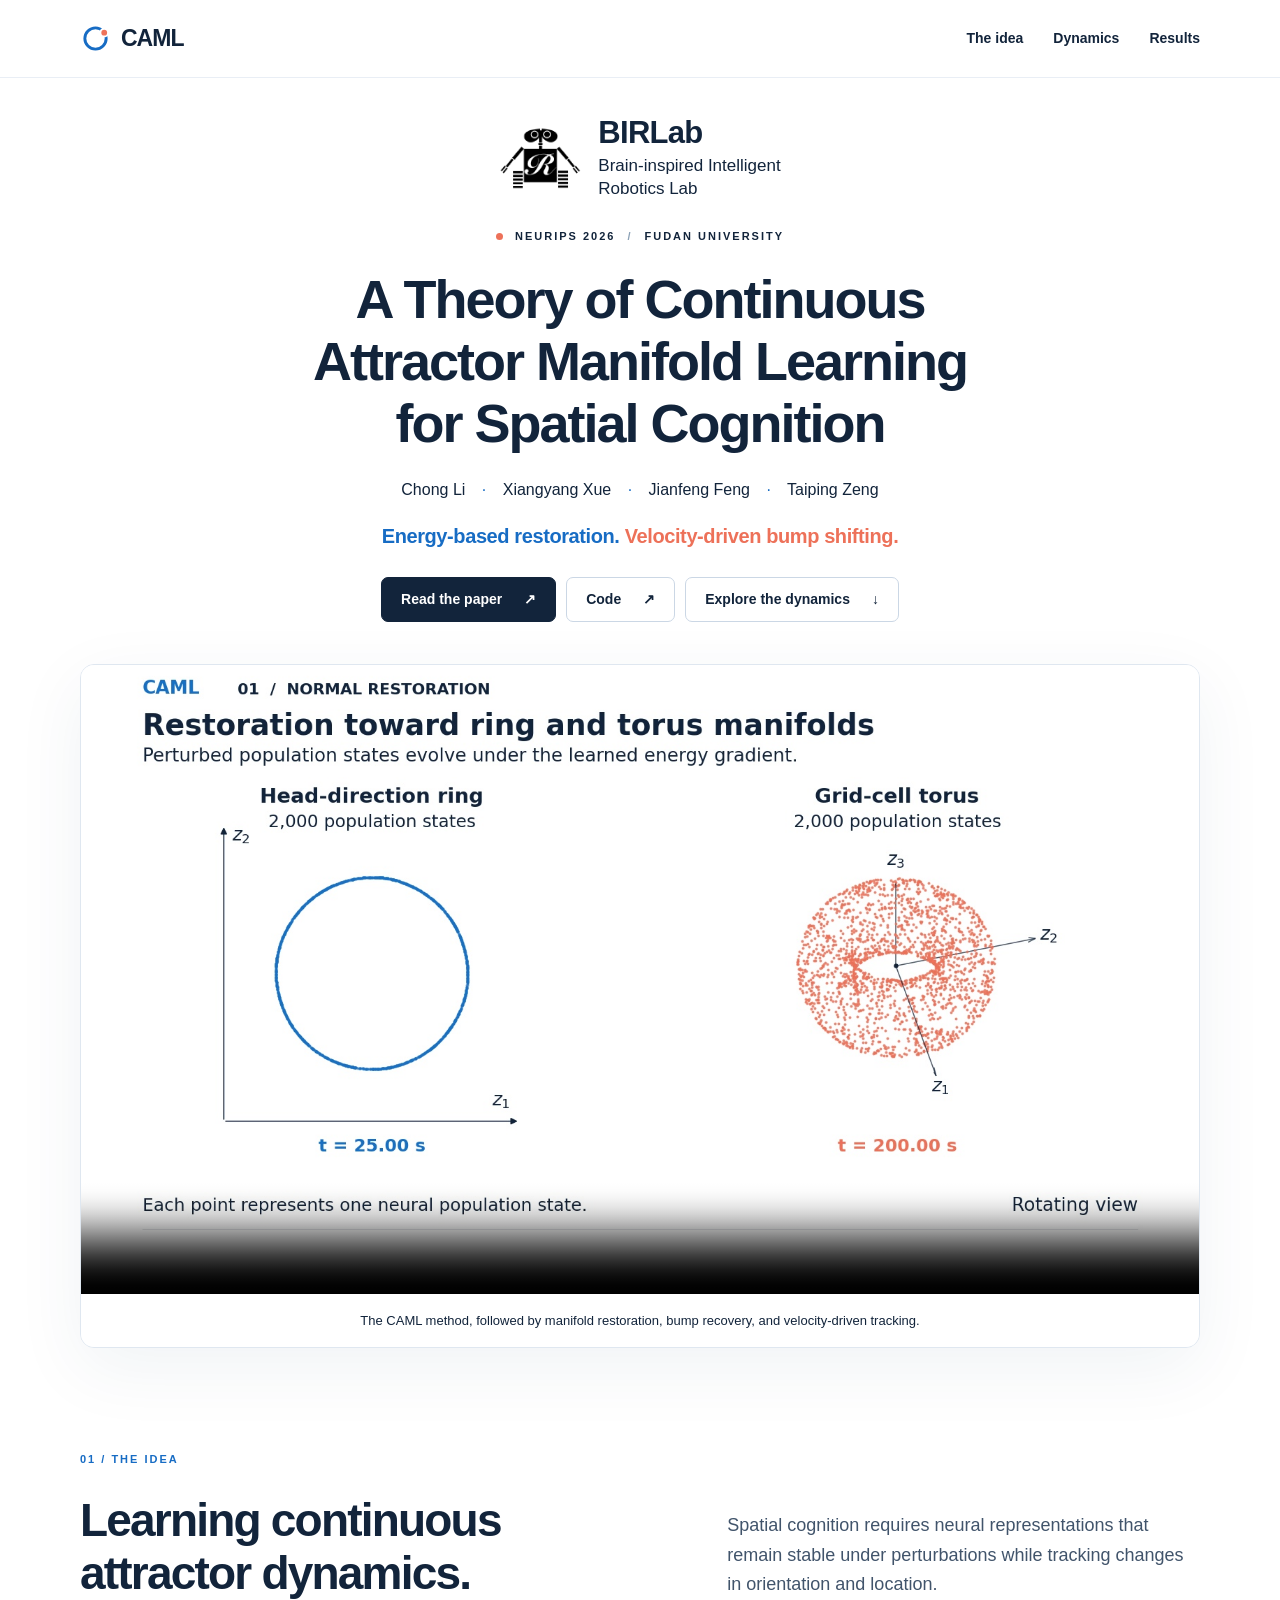
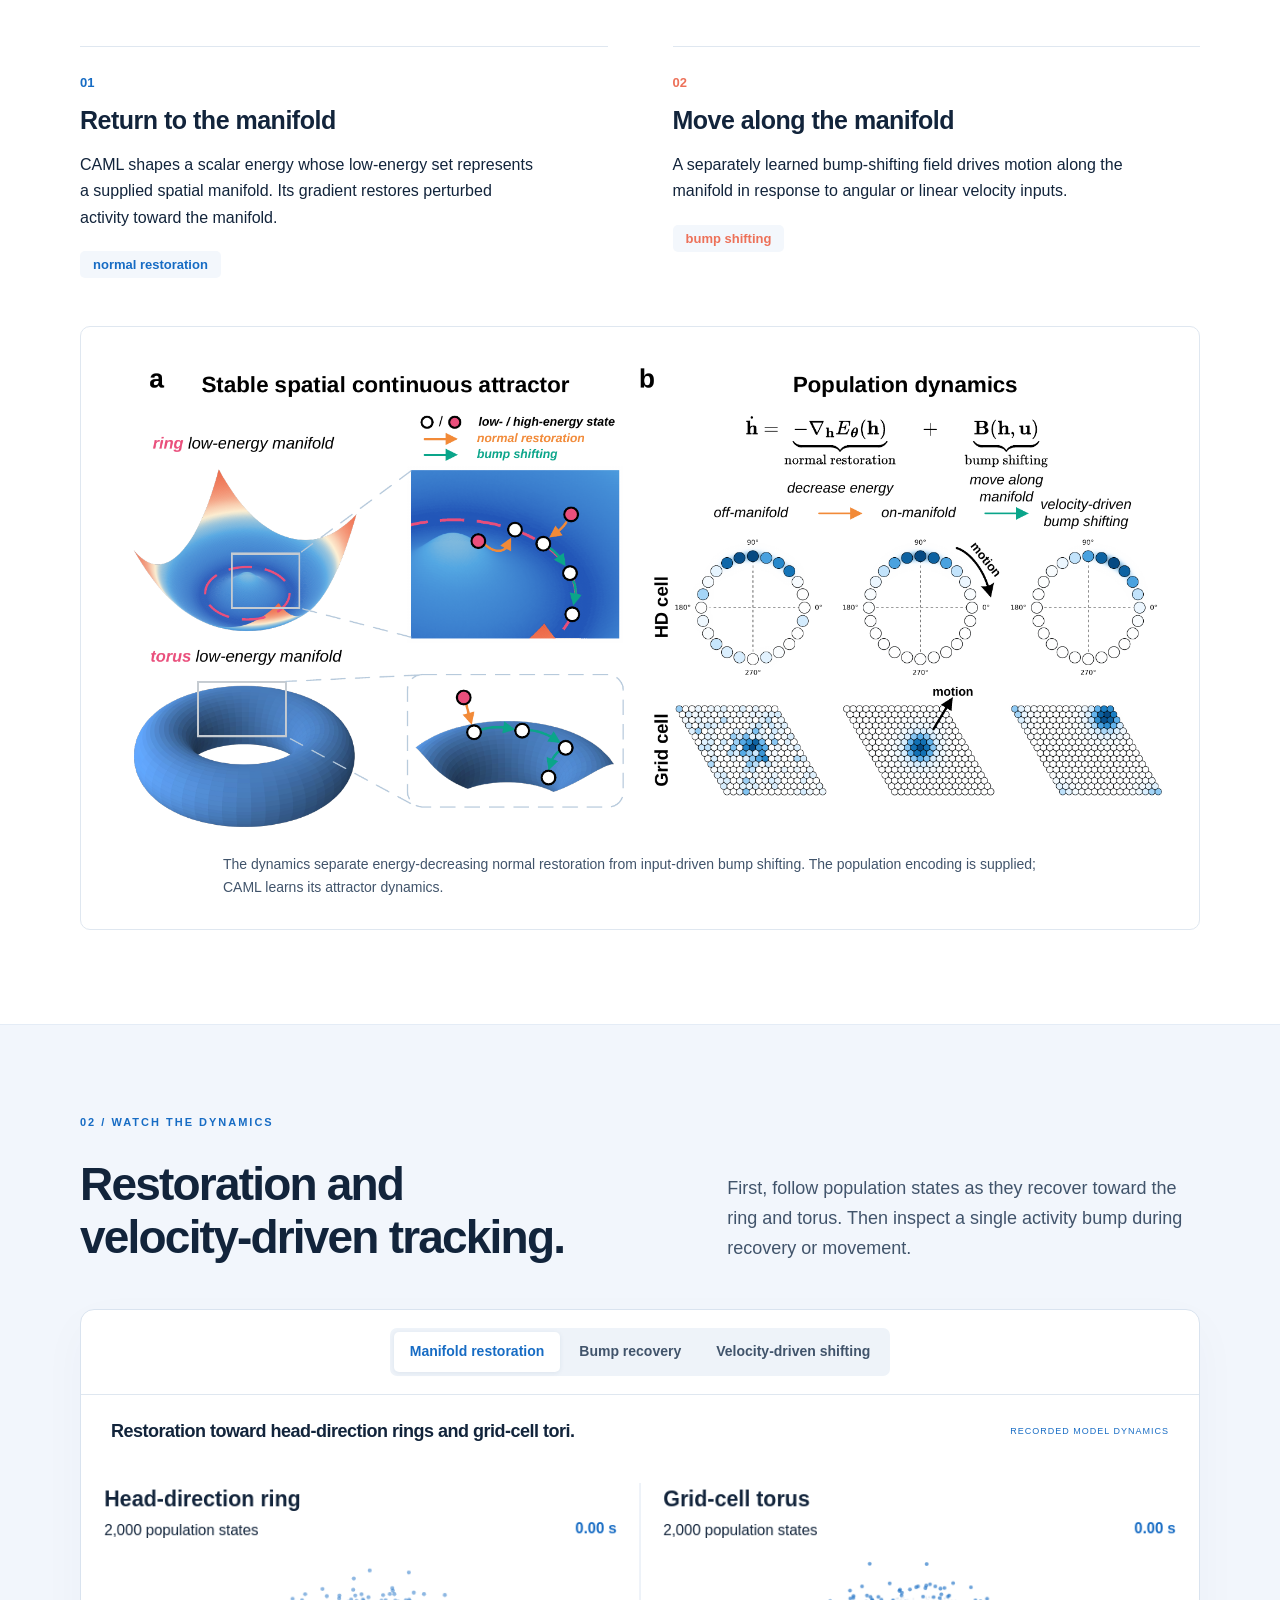
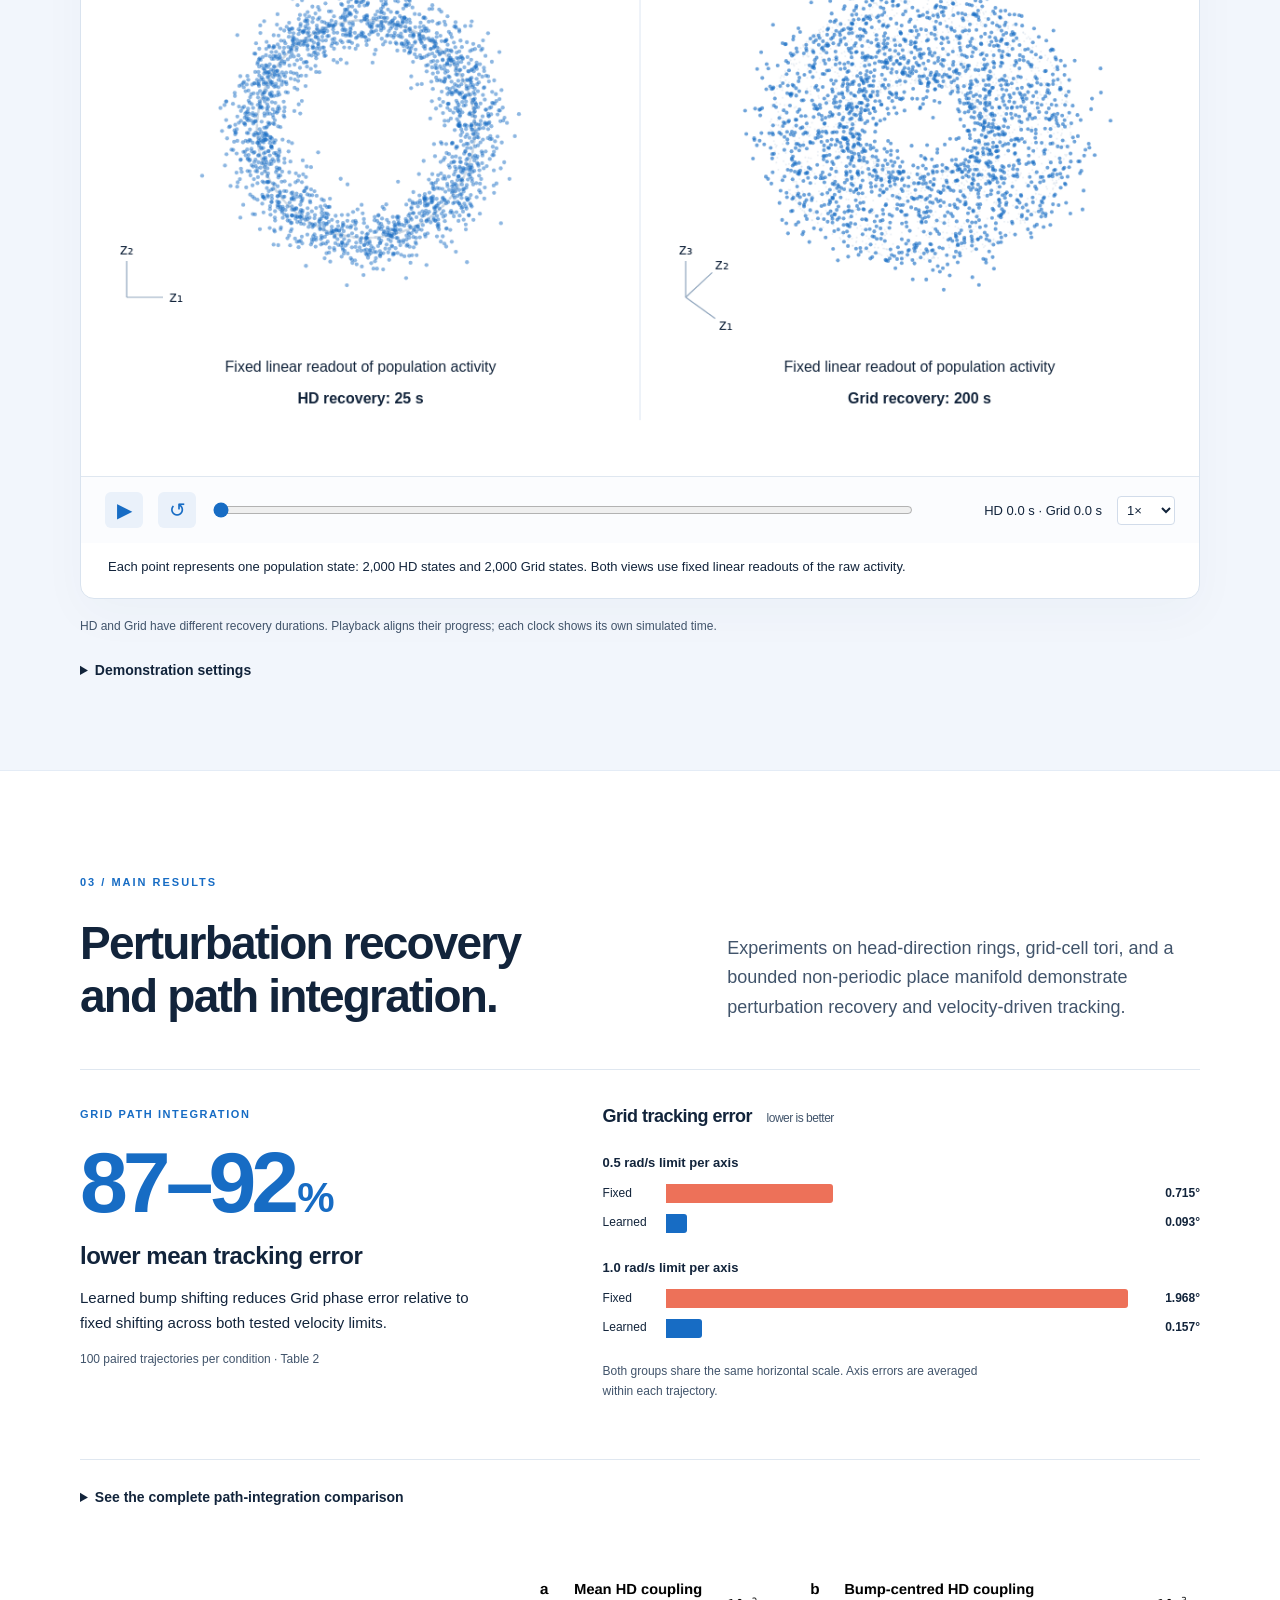
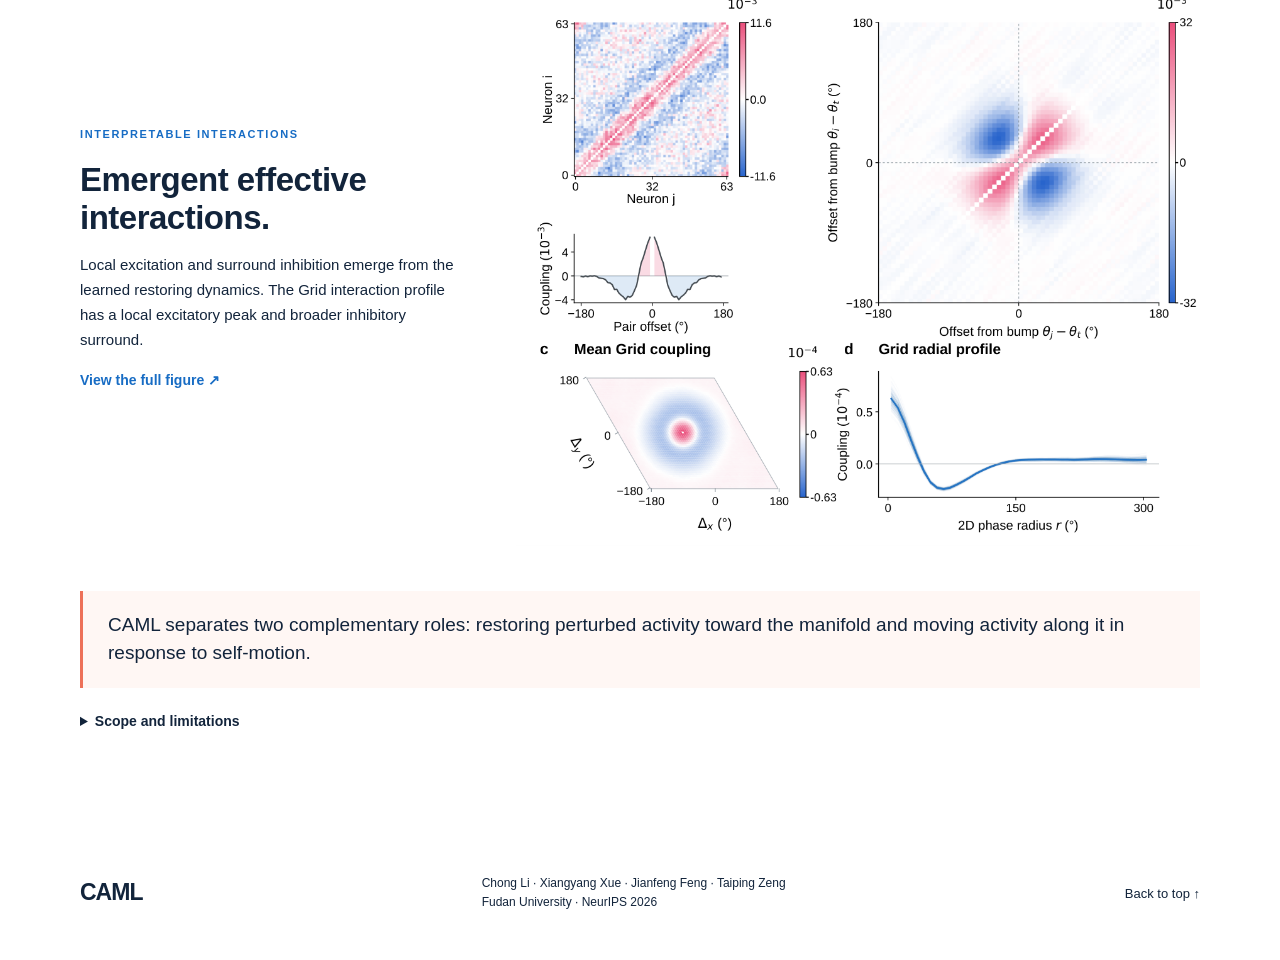
==== docs/index.html @ 8efa188a "update project page" ====
<!doctype html>
<html lang="en">
<head>
<meta charset="utf-8"><meta name="viewport" content="width=device-width,initial-scale=1">
<title>CAML · Continuous Attractor Manifold Learning</title>
<meta name="description" content="CAML learns neural dynamics that recover from noise and track movement. Explore recorded head-direction and grid-cell model dynamics from our NeurIPS 2026 paper.">
<meta property="og:title" content="CAML — A Theory of Continuous Attractor Manifold Learning for Spatial Cognition">
<meta property="og:description" content="Energy-based restoration and velocity-driven bump shifting on spatial continuous attractor manifolds.">
<meta property="og:image" content="assets/video/overview.jpg?v=12">
<link rel="icon" href="assets/icon.svg" type="image/svg+xml"><link rel="stylesheet" href="styles.css?v=6">
<script src="app.js?v=3" defer></script>
</head>
<body>
<a class="skip" href="#main">Skip to content</a>
<header class="nav"><a class="brand" href="#"><svg viewBox="0 0 32 32" aria-hidden="true"><circle cx="16" cy="16" r="11" fill="none" stroke="currentColor" stroke-width="3"/><circle cx="25" cy="10" r="4" fill="#ef735a" stroke="white" stroke-width="2"/></svg>CAML</a><nav aria-label="Main navigation"><a href="#idea">The idea</a><a href="#explore">Dynamics</a><a href="#results">Results</a></nav></header>
<main id="main">
<section class="hero wrap">
<a class="lab-banner" href="https://github.com/birlabs" target="_blank" rel="noopener" aria-label="Brain-inspired Intelligent Robotics Lab on GitHub"><img src="assets/birlabs-logo.png?v=2" width="72" height="72" alt=""><span><strong>BIRLab</strong><span class="lab-full-name">Brain-inspired Intelligent<br>Robotics Lab</span></span></a>
<div class="eyebrow"><span class="dot"></span> NEURIPS 2026 <span class="sep">/</span> FUDAN UNIVERSITY</div>
<h1>A Theory of Continuous<br class="desktop"> Attractor Manifold Learning<br class="desktop"> for Spatial Cognition</h1>
<p class="authors">Chong Li <span>·</span> Xiangyang Xue <span>·</span> Jianfeng Feng <span>·</span> Taiping Zeng</p>
<p class="hero-line"><span class="blue">Energy-based restoration.</span> <span class="coral">Velocity-driven bump shifting.</span></p>
<div class="actions"><a class="button primary" href="assets/CAML_camera_ready.pdf" target="_blank" rel="noopener">Read the paper <span>↗</span></a><a class="button" href="https://github.com/birlabs/CAML" target="_blank" rel="noopener">Code <span>↗</span></a><a class="button" href="#explore">Explore the dynamics <span>↓</span></a></div>
<div class="film"><video id="overview" controls muted loop playsinline preload="metadata" poster="assets/video/overview.jpg?v=12" aria-label="CAML visual overview: method, restoration, and movement"><source src="assets/video/caml-overview.mp4?v=12" type="video/mp4"><track kind="captions" srclang="en" label="English" src="assets/video/overview.vtt?v=12">Your browser does not support embedded video. <a href="assets/video/caml-overview.mp4?v=12">Download the overview.</a></video><div class="film-caption"><span>The CAML method, followed by manifold restoration, bump recovery, and velocity-driven tracking.</span></div></div>
</section>
<section class="wrap idea" id="idea"><div class="section-label">01 / THE IDEA</div><div class="section-intro"><h2>Learning continuous<br>attractor dynamics.</h2><p>Spatial cognition requires neural representations that remain stable under perturbations while tracking changes in orientation and location.</p></div>
<div class="two-roles"><article><div class="role-num blue">01</div><h3>Return to the manifold</h3><p>CAML shapes a scalar energy whose low-energy set represents a supplied spatial manifold. Its gradient restores perturbed activity toward the manifold.</p><span class="role-tag blue">normal restoration</span></article><article><div class="role-num coral">02</div><h3>Move along the manifold</h3><p>A separately learned bump-shifting field drives motion along the manifold in response to angular or linear velocity inputs.</p><span class="role-tag coral">bump shifting</span></article></div>
<figure class="method"><img src="assets/figures/method.png" alt="CAML learns stable ring and torus activity patterns. Normal restoration decreases energy, while velocity-driven bump shifting moves activity along the manifold." loading="lazy"><figcaption>The dynamics separate energy-decreasing normal restoration from input-driven bump shifting. The population encoding is supplied; CAML learns its attractor dynamics.</figcaption></figure>
</section>
<section class="explore-section" id="explore"><div class="wrap"><div class="section-label">02 / WATCH THE DYNAMICS</div><div class="section-intro"><h2>Restoration and<br>velocity-driven tracking.</h2><p>First, follow population states as they recover toward the ring and torus. Then inspect a single activity bump during recovery or movement.</p></div>
<div class="explorer"><div class="explorer-top"><div class="segmented modes" aria-label="Experiment"><button data-mode="manifold" aria-pressed="true">Manifold restoration</button><button data-mode="recovery" aria-pressed="false">Bump recovery</button><button data-mode="movement" aria-pressed="false">Velocity-driven shifting</button></div><div class="segmented" id="population-selector" aria-label="Population" hidden><button data-kind="hd" aria-pressed="true">Head direction</button><button data-kind="grid" aria-pressed="false">Grid cells</button></div></div>
<div class="scene-meta"><h3 id="scene-title">Restoration toward head-direction rings and grid-cell tori.</h3><span class="live-tag">RECORDED MODEL DYNAMICS</span></div>
<div class="canvas-shell"><canvas id="dynamics" width="1200" height="680" role="img" aria-label="Recorded CAML dynamics. Choose manifold restoration, bump recovery, or velocity-driven shifting, then play or scrub through time."></canvas><div id="loading" role="status">Loading trajectory…</div></div>
<div class="player-controls"><button class="icon-button" id="play" aria-label="Play trajectory" disabled>▶</button><button class="icon-button" id="replay" aria-label="Replay trajectory" disabled>↺</button><label class="sr-only" for="scrub">Trajectory position</label><input type="range" id="scrub" min="0" max="1000" value="0" disabled><output id="clock" for="scrub">HD 0 s · Grid 0 s</output><label class="sr-only" for="speed">Playback speed</label><select id="speed" aria-label="Playback speed"><option value=".5">0.5×</option><option value="1" selected>1×</option><option value="2">2×</option></select></div>
<div class="scene-description"><p id="scene-text">Each point is one population state. Both views use fixed linear readouts of the raw activity.</p></div>
</div><p class="protocol-note" id="protocol-note">Playback is accelerated. Each clock shows the simulated time for its population.</p>
<details class="protocol"><summary>Demonstration settings</summary><p id="recovery-settings">Recovery follows the Figure 3 protocol: Gaussian noise with SD 0.3 (HD) or 0.5 (Grid), followed by 25 s or 200 s of restoration. The displayed coordinates are fixed linear readouts of population activity.</p><p>Dynamics use RK4 with dt = 0.05 s. Movement examples use learned bump shifting. HD angular velocity changes direction; Grid linear velocity is mapped to phase velocity with a scale of 2 rad/m. The examples illustrate model dynamics; the results below summarize the separate 100-trajectory benchmark.</p></details>
</div></section>
<section class="wrap results" id="results"><div class="section-label">03 / MAIN RESULTS</div><div class="section-intro"><h2>Perturbation recovery<br>and path integration.</h2><p>Experiments on head-direction rings, grid-cell tori, and a bounded non-periodic place manifold demonstrate perturbation recovery and velocity-driven tracking.</p></div>
<div class="result-feature"><div><div class="result-kicker">GRID PATH INTEGRATION</div><div class="big-stat">87–92<span>%</span></div><h3>lower mean tracking error</h3><p>Learned bump shifting reduces Grid phase error relative to fixed shifting across both tested velocity limits.</p><p class="small">100 paired trajectories per condition · Table 2</p></div><div class="comparison"><h3>Grid tracking error <span>lower is better</span></h3><div class="bar-group"><div class="bar-label">0.5 rad/s limit per axis</div><div class="bar-row"><span>Fixed</span><div class="bar-track"><div class="bar fixed" style="--w:36.3%"></div></div><b>0.715°</b></div><div class="bar-row"><span>Learned</span><div class="bar-track"><div class="bar learned" style="--w:4.73%"></div></div><b>0.093°</b></div></div><div class="bar-group"><div class="bar-label">1.0 rad/s limit per axis</div><div class="bar-row"><span>Fixed</span><div class="bar-track"><div class="bar fixed" style="--w:100%"></div></div><b>1.968°</b></div><div class="bar-row"><span>Learned</span><div class="bar-track"><div class="bar learned" style="--w:7.98%"></div></div><b>0.157°</b></div></div><p class="small">Both groups share the same horizontal scale. Axis errors are averaged within each trajectory.</p></div></div>
<details class="table-detail"><summary>See the complete path-integration comparison</summary><div class="table-scroll"><table><caption>Table 2. Tracking error, mean ± SD across 100 paired trajectories.</caption><thead><tr><th>Population</th><th>Velocity setting</th><th>Learned shifting</th><th>Fixed shifting</th></tr></thead><tbody><tr><td>HD</td><td>0.5 rad/s limit</td><td>0.752 ± 0.375°</td><td><strong>0.654 ± 0.342°</strong></td></tr><tr><td>HD</td><td>1.0 rad/s limit</td><td><strong>1.425 ± 0.653°</strong></td><td>1.557 ± 0.825°</td></tr><tr><td>Grid</td><td>0.5 rad/s per-axis limit</td><td><strong>0.093 ± 0.037°</strong></td><td>0.715 ± 0.287°</td></tr><tr><td>Grid</td><td>1.0 rad/s per-axis limit</td><td><strong>0.157 ± 0.050°</strong></td><td>1.968 ± 0.731°</td></tr><tr><td>Place</td><td>Random walk</td><td><strong>0.0039 ± 0.0023 m</strong></td><td>0.0671 ± 0.0700 m</td></tr></tbody></table></div><p class="small">The Place main model combines quadratic and Fourier energies. Learned shifting does not win every condition: fixed shifting has lower mean HD error at the 0.5 rad/s limit.</p></details>
<div class="interaction-result"><div><div class="result-kicker">INTERPRETABLE INTERACTIONS</div><h3>Emergent effective<br>interactions.</h3><p>Local excitation and surround inhibition emerge from the learned restoring dynamics. The Grid interaction profile has a local excitatory peak and broader inhibitory surround.</p><a class="text-link" href="assets/figures/interactions.png" target="_blank">View the full figure ↗</a></div><img src="assets/figures/interactions.png" loading="lazy" alt="Figure 5: learned HD and Grid interaction matrices and profiles show spatial organization."></div>
<p class="takeaway">CAML separates two complementary roles: restoring perturbed activity toward the manifold and moving activity along it in response to self-motion.</p>
<details class="protocol"><summary>Scope and limitations</summary><p>CAML assumes supplied population encodings and restoration targets. Its recovery advantage depends on noise structure and amplitude; direct decoding performs better under weak Grid Gaussian noise. The energy-descent result applies to autonomous restoration, not arbitrary velocity-driven dynamics.</p></details>
</section>
</main><footer class="wrap"><a class="brand" href="#">CAML</a><p>Chong Li · Xiangyang Xue · Jianfeng Feng · Taiping Zeng<br>Fudan University · NeurIPS 2026</p><a href="#main">Back to top ↑</a></footer>
</body></html>
---- docs/styles.css ----
:root{--ink:#12243b;--blue:#176cc4;--coral:#ed7159;--paper:#fff;--soft:#f3f7fc;--rule:#dfe7f0;--muted:#41546b;--font:Inter,'Helvetica Neue',Arial,sans-serif}*{box-sizing:border-box}html{scroll-behavior:smooth;scroll-padding-top:90px}body{margin:0;font-family:var(--font);color:var(--ink);background:var(--paper);line-height:1.65}a{color:inherit;text-decoration:none}button,input,select{font:inherit}button,a,input,select{touch-action:manipulation}button{cursor:pointer}a:focus-visible,button:focus-visible,input:focus-visible,select:focus-visible,summary:focus-visible{outline:3px solid var(--coral);outline-offset:4px}button:disabled{cursor:wait;opacity:.55}.wrap{max-width:1180px;margin:auto;padding:0 30px}.nav{height:78px;display:flex;align-items:center;justify-content:space-between;padding:0 max(30px,calc((100vw - 1120px)/2));background:#ffffffed;backdrop-filter:blur(15px);position:sticky;top:0;z-index:20;border-bottom:1px solid #e9eef5}.brand{display:flex;align-items:center;gap:10px;font-size:23px;font-weight:800;letter-spacing:-1px}.brand svg{width:31px;height:31px;color:var(--blue)}.nav nav{display:flex;gap:30px;font-size:14px;font-weight:600}.nav a:hover{color:var(--blue)}.hero{text-align:center;padding-top:62px}.eyebrow,.section-label{font-size:11px;font-weight:750;letter-spacing:2px}.eyebrow{display:flex;align-items:center;justify-content:center;gap:12px}.dot{width:7px;height:7px;border-radius:100%;background:var(--coral)}.sep{color:#8ba1b6}.hero h1{font-size:clamp(32px,4.3vw,54px);line-height:1.15;letter-spacing:-2px;font-weight:720;margin:23px auto 23px;max-width:1050px}.authors{font-size:16px;margin-bottom:14px}.authors span{margin:0 12px;color:var(--blue)}.hero-line{font-size:22px;letter-spacing:-.4px;font-weight:550;margin:16px 0 24px}.blue{color:var(--blue)}.coral{color:var(--coral)}.actions{display:flex;justify-content:center;gap:10px;flex-wrap:wrap}.button{display:flex;align-items:center;gap:22px;border:1px solid #cbd7e5;border-radius:7px;padding:10px 19px;font-size:14px;font-weight:650;transition:transform .18s,background .18s}.button:hover{background:var(--soft);transform:translateY(-2px)}.button.primary{background:var(--ink);color:white;border-color:var(--ink)}.button.primary:hover{background:var(--blue)}.film{margin-top:42px;border:1px solid var(--rule);border-radius:14px;overflow:hidden;box-shadow:0 20px 70px #173a6410;background:var(--soft)}.film video{display:block;width:100%;aspect-ratio:16/9;background:#f5f8fc}.film-caption{padding:16px 24px;display:flex;justify-content:space-between;gap:20px;font-size:13px;text-align:left;background:white}.film-caption a{white-space:nowrap;color:var(--blue);font-weight:650}.idea,.results{padding-top:102px;padding-bottom:94px}.section-label{color:var(--blue);margin-bottom:26px}.section-intro{display:grid;grid-template-columns:1.2fr 1fr;gap:80px;align-items:end;margin-bottom:46px}h2{font-size:clamp(30px,3.7vw,46px);line-height:1.15;letter-spacing:-1.8px;margin:0;font-weight:700}.section-intro p{font-size:18px;color:var(--muted);margin:0;max-width:480px}h3{line-height:1.3;font-weight:650;letter-spacing:-.5px}.two-roles{display:grid;grid-template-columns:1fr 1fr;gap:65px;margin:10px 0 48px}.two-roles article{padding-top:25px;border-top:1px solid var(--rule);position:relative}.two-roles h3{font-size:25px;margin:10px 0}.two-roles p{font-size:16px;max-width:460px;margin-bottom:20px}.role-num{font-size:13px;font-weight:800}.role-tag{font-size:13px;font-weight:650;background:var(--soft);padding:6px 13px;border-radius:5px}.method{margin:0;border:1px solid var(--rule);border-radius:10px;padding:30px}.method img{display:block;width:100%;max-height:570px;object-fit:contain}.method figcaption{font-size:14px;padding:20px 8px 0;color:var(--muted);max-width:850px;margin:auto}.explore-section{background:#f2f6fc;border-block:1px solid #e4ecf6;padding:88px 0}.explorer{background:white;border:1px solid #d9e3ef;border-radius:14px;box-shadow:0 16px 48px #23416908;overflow:hidden}.explorer-top{display:flex;justify-content:space-between;gap:14px;padding:20px 24px;border-bottom:1px solid var(--rule)}.segmented{display:flex;gap:3px;padding:4px;border-radius:7px;background:#eef3f9}.segmented button{border:0;background:none;color:var(--muted);font-size:14px;font-weight:600;padding:8px 16px;border-radius:5px}.segmented button[aria-pressed=true]{background:white;color:var(--blue);box-shadow:0 1px 5px #173a6414}.modes button[aria-pressed=true]{color:#b9442d}.scene-meta{display:flex;align-items:center;justify-content:space-between;padding:25px 30px 0;gap:20px}.scene-meta h3{font-size:18px;margin:0}.live-tag{font-size:9px;letter-spacing:1px;color:var(--blue);white-space:nowrap}.canvas-shell{position:relative;min-height:200px}.canvas-shell canvas{width:100%;height:auto;display:block}.canvas-shell #loading{position:absolute;inset:0;display:flex;align-items:center;justify-content:center;background:#ffffffed;color:var(--blue);font-weight:600}.canvas-shell #loading[hidden]{display:none}.player-controls{display:flex;align-items:center;gap:15px;border-top:1px solid var(--rule);padding:15px 24px;background:#fbfcfe}.icon-button{border:0;background:#eaf1fa;border-radius:6px;width:38px;height:36px;color:var(--blue);font-size:20px;flex-shrink:0}.player-controls input{width:100%;accent-color:var(--blue);min-width:30px}.player-controls output{font-size:13px;min-width:74px;text-align:right;font-variant-numeric:tabular-nums}.player-controls select{border:1px solid #d2dcea;border-radius:4px;font-size:13px;padding:5px;background:white;color:var(--ink)}.scene-description{display:flex;gap:35px;align-items:center;justify-content:space-between;padding:13px 27px 20px;font-size:13px}.scene-description p{margin:0;max-width:770px}.scene-description a{white-space:nowrap;color:var(--blue);font-weight:650}.protocol-note{font-size:12px;color:var(--muted);margin:18px 0}.protocol{font-size:14px;max-width:920px;margin-top:22px}.protocol summary,.table-detail summary{cursor:pointer;font-weight:650}.protocol p{color:var(--muted)}.result-feature{display:grid;grid-template-columns:1fr 1.35fr;gap:80px;padding:35px 0 45px;border-block:1px solid var(--rule)}.result-kicker{font-size:11px;letter-spacing:1.6px;font-weight:700;color:var(--blue)}.big-stat{font-size:86px;font-weight:700;line-height:1.15;letter-spacing:-5px;color:var(--blue);margin:10px 0 0}.big-stat span{font-size:42px;margin-left:3px}.result-feature h3{font-size:24px;margin:8px 0 15px}.result-feature p{font-size:15px;max-width:400px}.small{font-size:12px!important;color:var(--muted)}.comparison h3{font-size:18px;margin:0 0 23px}.comparison h3 span{font-size:12px;font-weight:400;color:var(--muted);margin-left:10px}.bar-group{margin:24px 0}.bar-label{font-size:13px;font-weight:650;margin-bottom:9px}.bar-row{display:flex;align-items:center;gap:14px;font-size:12px;margin:10px 0}.bar-row>span{width:49px}.bar-row>b{width:58px;text-align:right;font-variant-numeric:tabular-nums}.bar-track{flex:1}.bar{height:19px;width:var(--w);min-width:4px;border-radius:0 3px 3px 0}.fixed{background:#ed7159}.learned{background:#176cc4}.table-detail{margin:26px 0 65px;font-size:14px}.table-scroll{overflow-x:auto}table{border-collapse:collapse;width:100%;min-width:600px;font-size:14px;margin-top:15px}th,td{text-align:left;padding:13px 12px;border-bottom:1px solid var(--rule)}th{background:var(--soft)}caption{text-align:left;padding:8px 0;font-size:12px}.interaction-result{display:grid;grid-template-columns:.85fr 1.5fr;gap:48px;align-items:center}.interaction-result h3{font-size:33px;line-height:1.15;margin:17px 0}.interaction-result p{font-size:15px}.interaction-result img{width:100%}.text-link{font-size:14px;color:var(--blue);font-weight:650}.takeaway{border-left:3px solid var(--coral);padding:20px 25px;background:#fff7f4;font-size:19px;margin-top:45px;line-height:1.5}footer{display:flex;align-items:center;justify-content:space-between;gap:30px;padding-top:35px!important;padding-bottom:35px!important}footer p{font-size:12px}footer>a:last-child{font-size:13px}.skip{position:absolute;left:15px;top:-100px;z-index:100;background:white;padding:10px}.skip:focus{top:15px}.sr-only{position:absolute;width:1px;height:1px;overflow:hidden;clip:rect(0,0,0,0)}
@media(max-width:760px){.wrap{padding:0 20px}.nav{height:64px;padding:0 20px}.nav nav{gap:15px;font-size:12px}.nav nav a:first-child{display:none}.hero{padding-top:35px}.hero h1{font-size:34px;letter-spacing:-1.2px}.desktop{display:none}.eyebrow{font-size:9px;letter-spacing:1px}.authors{font-size:13px}.authors span{margin:0 4px}.hero-line{font-size:18px}.button{font-size:12px;padding:9px 12px;gap:10px}.film{margin-top:30px}.film-caption{font-size:11px;display:block;padding:12px 15px}.film-caption a{display:block;margin-top:4px}.idea,.results{padding-top:65px;padding-bottom:60px}.section-intro{grid-template-columns:1fr;gap:20px;margin-bottom:30px}.section-intro p{font-size:16px}.two-roles{gap:25px}.two-roles h3{font-size:20px}.two-roles p{font-size:14px}.method{padding:15px 8px}.method figcaption{font-size:12px}.explore-section{padding:60px 0}.explorer-top{padding:12px;flex-wrap:wrap;justify-content:center;gap:8px}.segmented button{font-size:12px;padding:7px 12px}.scene-meta{padding:17px 16px 0;display:block}.scene-meta h3{font-size:15px}.live-tag{font-size:8px}.canvas-shell{overflow-x:auto}.canvas-shell canvas{min-width:550px}.player-controls{gap:7px;padding:12px}.player-controls output{font-size:11px;min-width:62px}.icon-button{width:30px;height:30px;font-size:16px}.scene-description{padding:10px 16px 17px;display:block;font-size:12px}.scene-description a{display:block;margin-top:10px}.result-feature{grid-template-columns:1fr;gap:25px}.big-stat{font-size:75px}.interaction-result{grid-template-columns:1fr;gap:15px}.interaction-result h3{font-size:28px}.takeaway{font-size:16px}footer{flex-wrap:wrap;gap:12px}footer p{font-size:11px}}
@media(prefers-reduced-motion:reduce){html{scroll-behavior:auto}*{transition:none!important}}
/* Dynamics are organized by scientific task, with separate manifold and bump views. */
[hidden]{display:none!important}
.explorer-top{flex-wrap:wrap;justify-content:center;padding:18px 20px;gap:12px}
.modes button[aria-pressed=true]{color:var(--blue)}
.player-controls output{min-width:172px;white-space:nowrap}
.scene-description p{max-width:none}
.hero-line{font-size:20px}
.film-caption{justify-content:center;text-align:center}
.film video::cue{background:#ffffffed;color:#12243b;font-size:15px}
@media(max-width:760px){.modes{flex-wrap:wrap;justify-content:center}.modes button{padding:7px 9px}.player-controls{flex-wrap:wrap}.player-controls input{flex:1}.player-controls output{min-width:125px}.hero-line{font-size:17px}.two-roles{grid-template-columns:1fr;gap:16px}.canvas-shell canvas{min-width:0}.scene-meta{padding-bottom:8px}}
/* Laboratory identity leads the project page. */
.hero{padding-top:38px}
.lab-banner{display:flex;align-items:center;justify-content:center;gap:17px;width:fit-content;max-width:100%;margin:0 auto 26px;text-align:left;color:var(--ink);font-size:21px;font-weight:650;line-height:1.3;letter-spacing:-.3px}
.lab-banner img{width:72px;height:72px;object-fit:contain;flex-shrink:0}
.lab-banner:hover{color:var(--blue)}
@media(max-width:760px){.hero{padding-top:24px}.lab-banner{gap:12px;font-size:17px;margin-bottom:24px}.lab-banner img{width:58px;height:58px}}
.lab-banner strong{display:block;font-size:31px;font-weight:750;line-height:1.1;letter-spacing:-.7px;margin-bottom:5px}
.lab-full-name{display:block;font-size:17px;font-weight:500;line-height:1.35;letter-spacing:0}
.lab-banner img{width:82px;height:82px}
@media(max-width:760px){.lab-banner strong{font-size:27px}.lab-full-name{font-size:14px}.lab-banner img{width:72px;height:72px}}
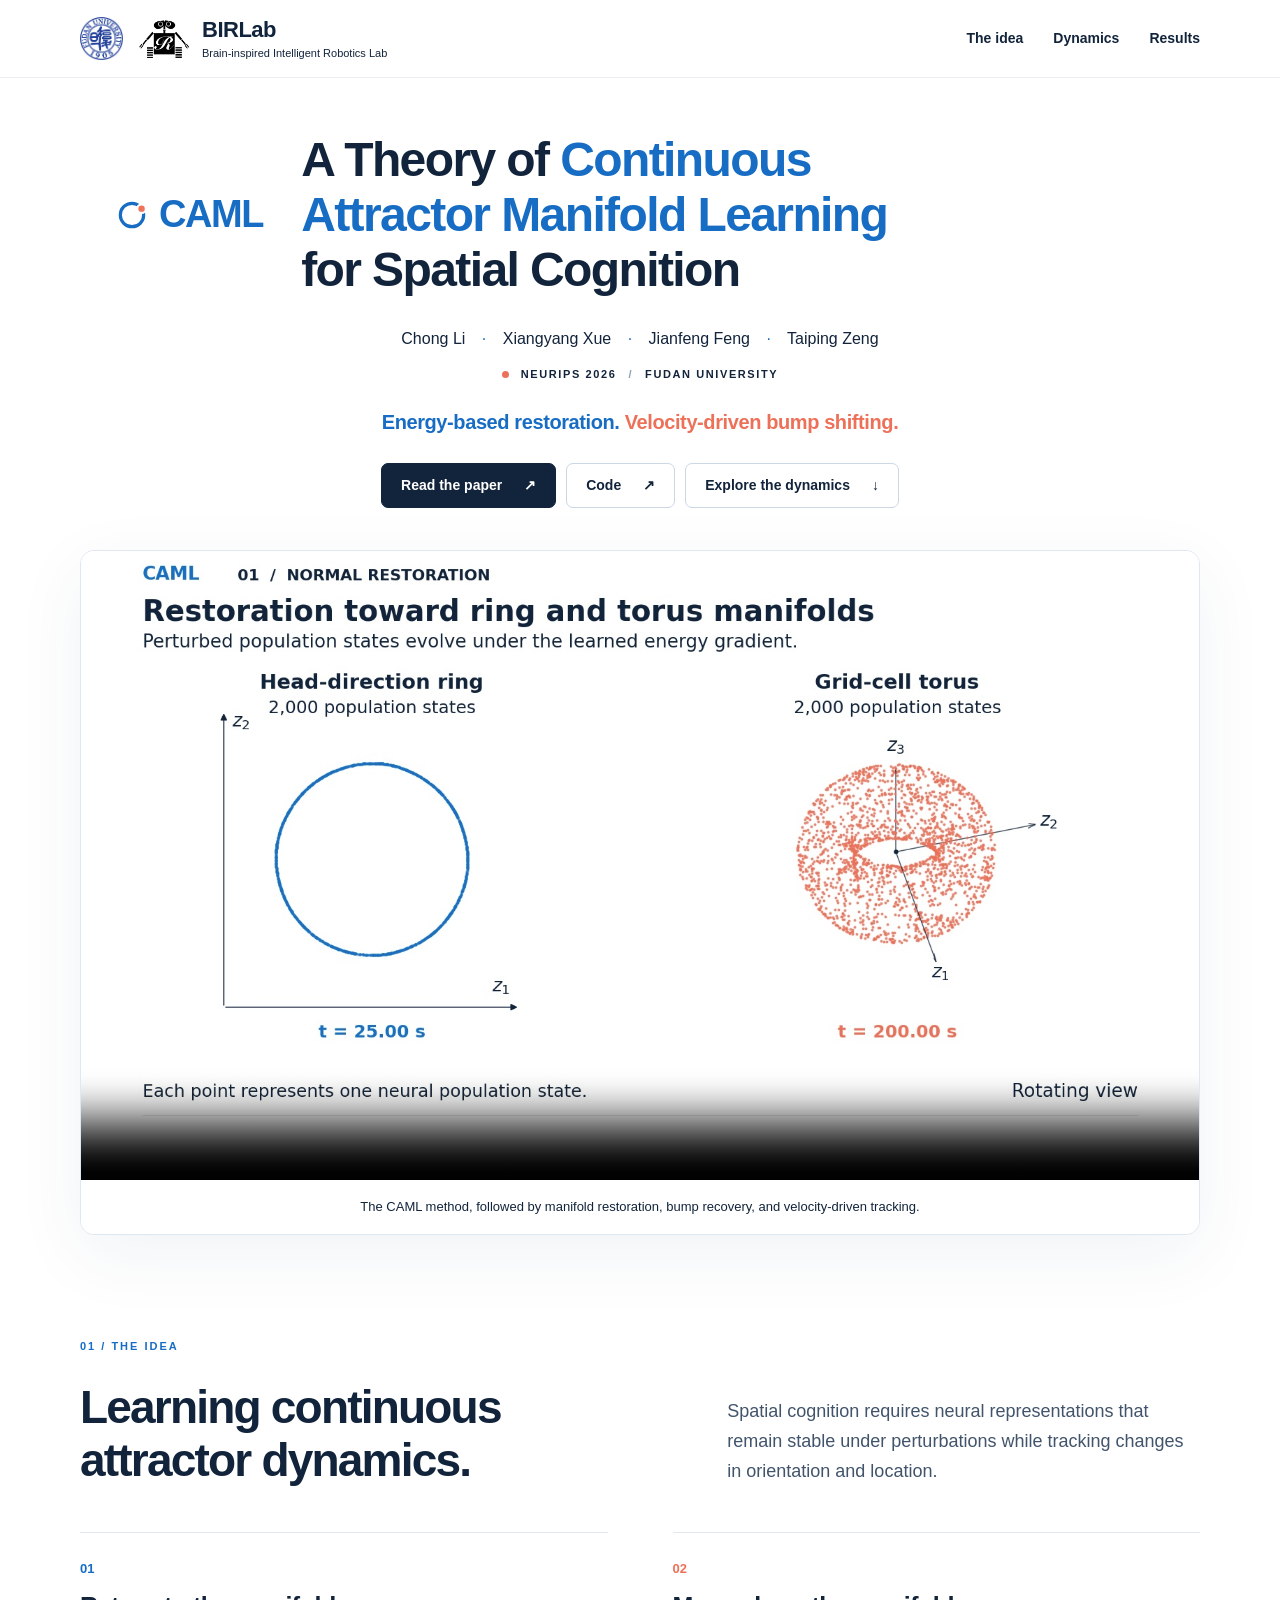
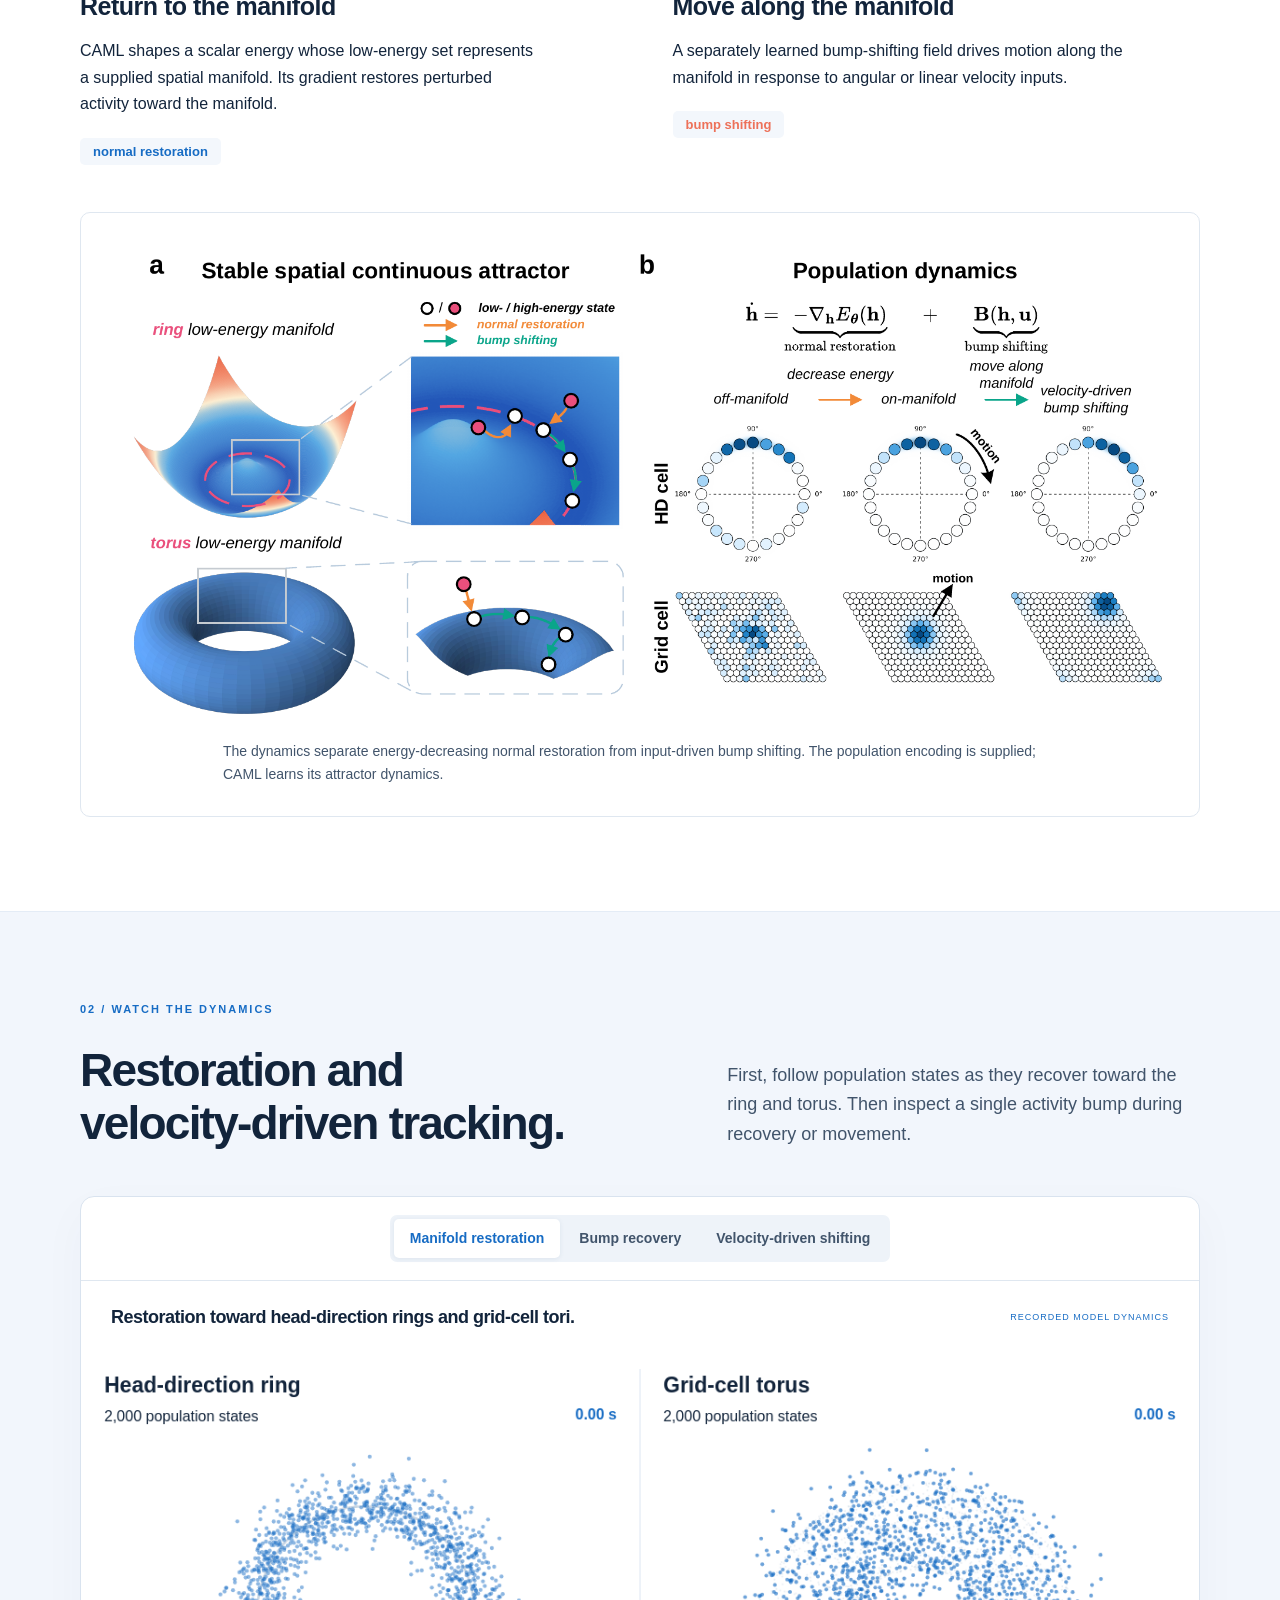
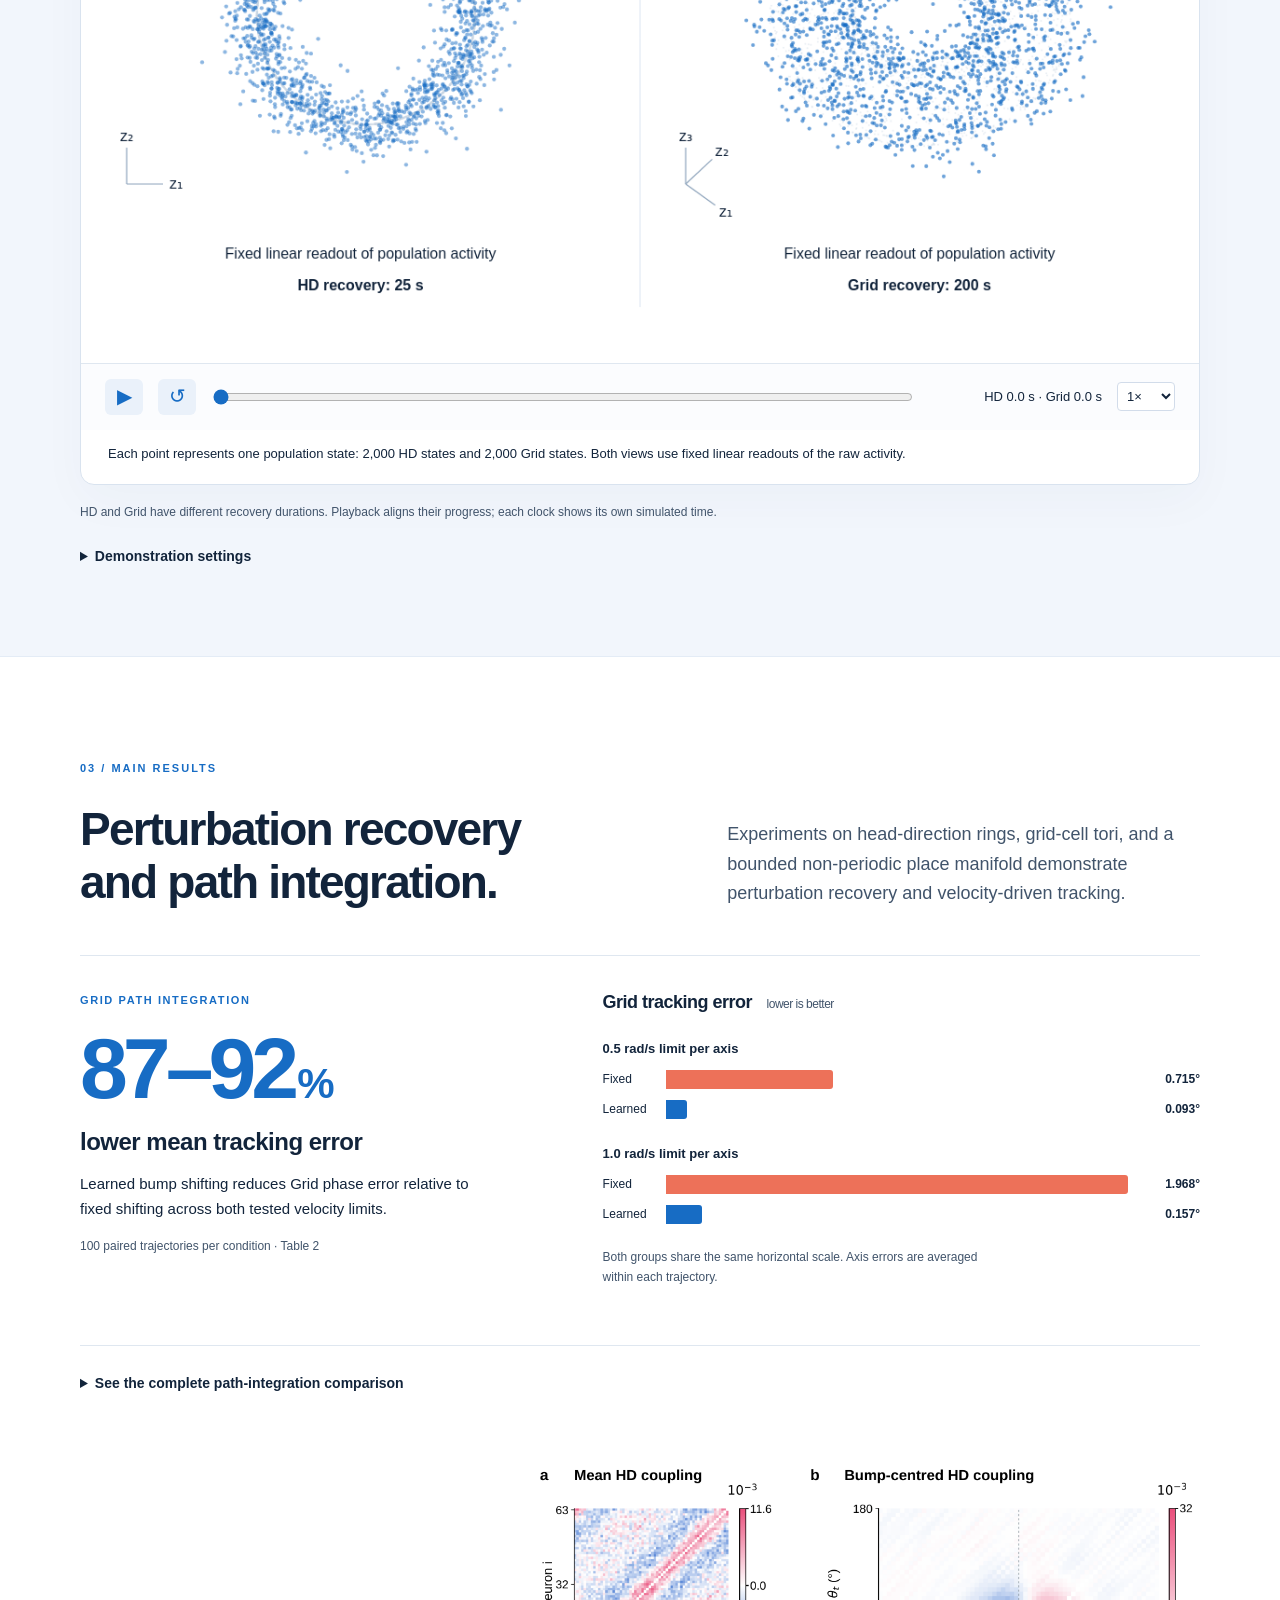
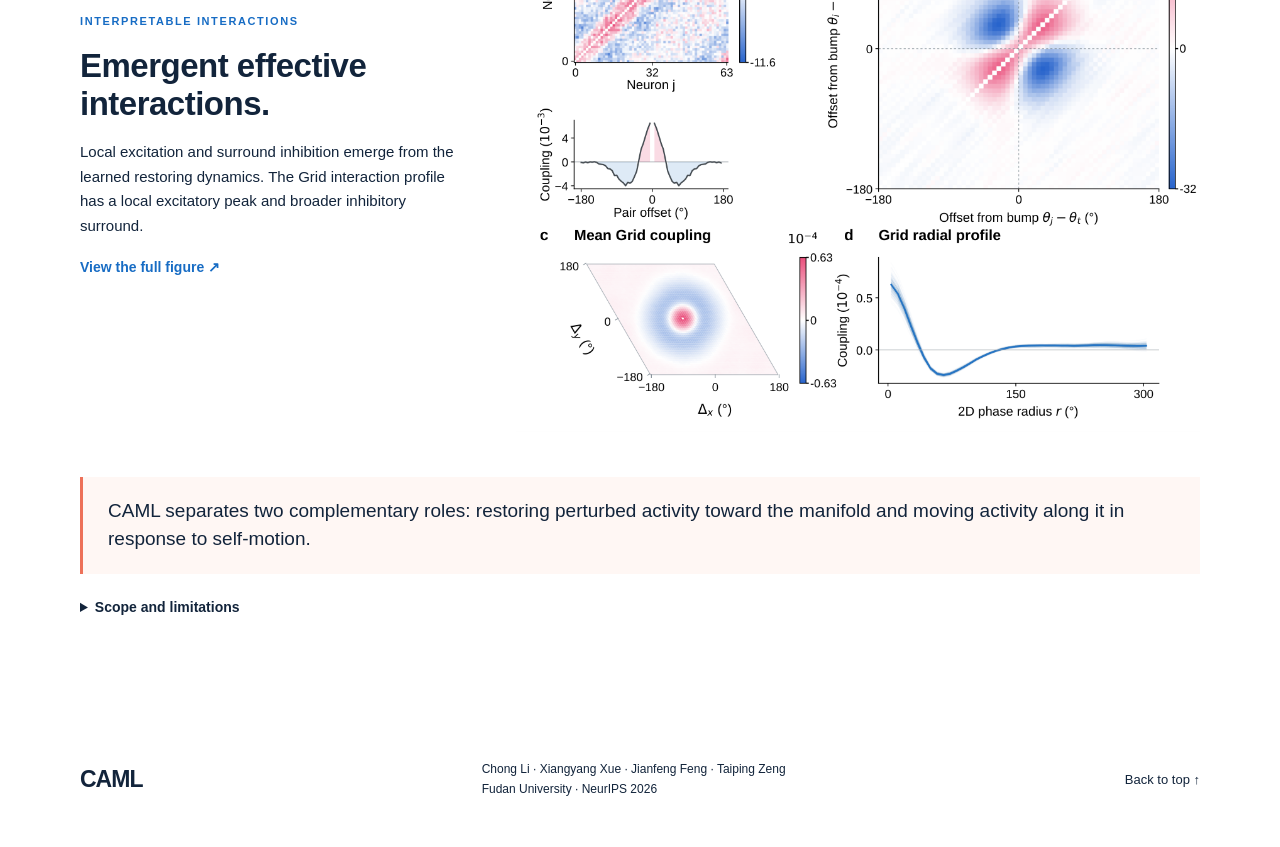
==== commit c901839d: "upload project page" ====
--- a/docs/index.html
+++ b/docs/index.html
@@ -7,18 +7,17 @@
 <meta property="og:title" content="CAML — A Theory of Continuous Attractor Manifold Learning for Spatial Cognition">
 <meta property="og:description" content="Energy-based restoration and velocity-driven bump shifting on spatial continuous attractor manifolds.">
 <meta property="og:image" content="assets/video/overview.jpg?v=12">
-<link rel="icon" href="assets/icon.svg" type="image/svg+xml"><link rel="stylesheet" href="styles.css?v=6">
+<link rel="icon" href="assets/icon.svg" type="image/svg+xml"><link rel="stylesheet" href="styles.css?v=8">
 <script src="app.js?v=3" defer></script>
 </head>
 <body>
 <a class="skip" href="#main">Skip to content</a>
-<header class="nav"><a class="brand" href="#"><svg viewBox="0 0 32 32" aria-hidden="true"><circle cx="16" cy="16" r="11" fill="none" stroke="currentColor" stroke-width="3"/><circle cx="25" cy="10" r="4" fill="#ef735a" stroke="white" stroke-width="2"/></svg>CAML</a><nav aria-label="Main navigation"><a href="#idea">The idea</a><a href="#explore">Dynamics</a><a href="#results">Results</a></nav></header>
+<header class="nav"><div class="nav-identity"><a class="university-mark" href="https://www.fudan.edu.cn/" target="_blank" rel="noopener"><img src="assets/fudan-emblem.png" width="43" height="43" alt="Fudan University"></a><a class="lab-banner" href="https://github.com/birlabs" target="_blank" rel="noopener" aria-label="Brain-inspired Intelligent Robotics Lab on GitHub"><img src="assets/birlabs-logo.png?v=2" width="52" height="52" alt=""><span><strong>BIRLab</strong><span class="lab-full-name">Brain-inspired Intelligent Robotics Lab</span></span></a></div><nav aria-label="Main navigation"><a href="#idea">The idea</a><a href="#explore">Dynamics</a><a href="#results">Results</a></nav></header>
 <main id="main">
 <section class="hero wrap">
-<a class="lab-banner" href="https://github.com/birlabs" target="_blank" rel="noopener" aria-label="Brain-inspired Intelligent Robotics Lab on GitHub"><img src="assets/birlabs-logo.png?v=2" width="72" height="72" alt=""><span><strong>BIRLab</strong><span class="lab-full-name">Brain-inspired Intelligent<br>Robotics Lab</span></span></a>
+<div class="hero-heading"><div class="project-wordmark"><svg viewBox="0 0 32 32" aria-hidden="true"><circle cx="16" cy="16" r="11" fill="none" stroke="currentColor" stroke-width="3"/><circle cx="25" cy="10" r="4" fill="#ef735a" stroke="white" stroke-width="2"/></svg><span>CAML</span></div><h1>A Theory of <span class="blue">Continuous<br class="desktop"> Attractor Manifold Learning</span><br class="desktop"> for Spatial Cognition</h1></div>
+<p class="authors">Chong Li <span>·</span> Xiangyang Xue <span>·</span> Jianfeng Feng <span>·</span> Taiping Zeng</p>
 <div class="eyebrow"><span class="dot"></span> NEURIPS 2026 <span class="sep">/</span> FUDAN UNIVERSITY</div>
-<h1>A Theory of Continuous<br class="desktop"> Attractor Manifold Learning<br class="desktop"> for Spatial Cognition</h1>
-<p class="authors">Chong Li <span>·</span> Xiangyang Xue <span>·</span> Jianfeng Feng <span>·</span> Taiping Zeng</p>
 <p class="hero-line"><span class="blue">Energy-based restoration.</span> <span class="coral">Velocity-driven bump shifting.</span></p>
 <div class="actions"><a class="button primary" href="assets/CAML_camera_ready.pdf" target="_blank" rel="noopener">Read the paper <span>↗</span></a><a class="button" href="https://github.com/birlabs/CAML" target="_blank" rel="noopener">Code <span>↗</span></a><a class="button" href="#explore">Explore the dynamics <span>↓</span></a></div>
 <div class="film"><video id="overview" controls muted loop playsinline preload="metadata" poster="assets/video/overview.jpg?v=12" aria-label="CAML visual overview: method, restoration, and movement"><source src="assets/video/caml-overview.mp4?v=12" type="video/mp4"><track kind="captions" srclang="en" label="English" src="assets/video/overview.vtt?v=12">Your browser does not support embedded video. <a href="assets/video/caml-overview.mp4?v=12">Download the overview.</a></video><div class="film-caption"><span>The CAML method, followed by manifold restoration, bump recovery, and velocity-driven tracking.</span></div></div>
--- a/docs/styles.css
+++ b/docs/styles.css
@@ -11,13 +11,24 @@
 .film-caption{justify-content:center;text-align:center}
 .film video::cue{background:#ffffffed;color:#12243b;font-size:15px}
 @media(max-width:760px){.modes{flex-wrap:wrap;justify-content:center}.modes button{padding:7px 9px}.player-controls{flex-wrap:wrap}.player-controls input{flex:1}.player-controls output{min-width:125px}.hero-line{font-size:17px}.two-roles{grid-template-columns:1fr;gap:16px}.canvas-shell canvas{min-width:0}.scene-meta{padding-bottom:8px}}
-/* Laboratory identity leads the project page. */
-.hero{padding-top:38px}
-.lab-banner{display:flex;align-items:center;justify-content:center;gap:17px;width:fit-content;max-width:100%;margin:0 auto 26px;text-align:left;color:var(--ink);font-size:21px;font-weight:650;line-height:1.3;letter-spacing:-.3px}
-.lab-banner img{width:72px;height:72px;object-fit:contain;flex-shrink:0}
-.lab-banner:hover{color:var(--blue)}
-@media(max-width:760px){.hero{padding-top:24px}.lab-banner{gap:12px;font-size:17px;margin-bottom:24px}.lab-banner img{width:58px;height:58px}}
-.lab-banner strong{display:block;font-size:31px;font-weight:750;line-height:1.1;letter-spacing:-.7px;margin-bottom:5px}
-.lab-full-name{display:block;font-size:17px;font-weight:500;line-height:1.35;letter-spacing:0}
-.lab-banner img{width:82px;height:82px}
-@media(max-width:760px){.lab-banner strong{font-size:27px}.lab-full-name{font-size:14px}.lab-banner img{width:72px;height:72px}}
+/* Keep the institutional identity in navigation and the paper title foremost. */
+.nav{gap:18px}
+.nav-identity{display:flex;align-items:center;gap:15px;min-width:0}
+.university-mark{display:flex;align-items:center;flex-shrink:0}
+.university-mark img{display:block;width:43px;height:43px;object-fit:contain}
+.nav .lab-banner{display:flex;align-items:center;gap:12px;min-width:0;line-height:1.2;text-align:left;color:var(--ink)}
+.lab-banner img{display:block;width:52px;height:52px;object-fit:contain;flex-shrink:0}
+.lab-banner strong{display:block;font-size:22px;font-weight:750;line-height:1.15;letter-spacing:-.5px;margin-bottom:3px}
+.lab-full-name{display:block;font-size:11px;font-weight:500;line-height:1.3;letter-spacing:0}
+.hero{padding-top:54px}
+.hero-heading{display:grid;grid-template-columns:auto minmax(0,1fr);align-items:center;gap:38px;max-width:1050px;margin:0 auto 28px;text-align:left}
+.project-wordmark{display:flex;align-items:center;gap:10px;color:var(--blue);font-size:38px;font-weight:800;letter-spacing:-1.4px;line-height:1.1;white-space:nowrap}
+.project-wordmark svg{width:34px;height:34px;flex-shrink:0}
+.hero h1{font-size:clamp(32px,3.8vw,48px);letter-spacing:-1.6px;line-height:1.15;margin:0;font-weight:720}
+.authors{margin:0 0 13px}
+.eyebrow{font-size:11px;letter-spacing:1.6px}
+.hero-line{margin-top:23px}
+@media(max-width:1000px) and (min-width:761px){.hero-heading{gap:26px}.project-wordmark{font-size:36px;gap:9px}.project-wordmark svg{width:32px;height:32px}.lab-full-name{font-size:10px}.nav nav{gap:22px}}
+@media(max-width:760px){.nav .lab-banner{gap:9px}.lab-banner img{width:43px;height:43px}.lab-banner strong{font-size:22px;margin-bottom:0}.lab-full-name{display:none}.hero{padding-top:34px}.hero-heading{grid-template-columns:1fr;gap:15px;margin-bottom:23px;text-align:center}.project-wordmark{justify-content:center;font-size:30px;letter-spacing:-1px;gap:8px}.project-wordmark svg{width:29px;height:29px}.hero h1{font-size:clamp(29px,5.5vw,39px);letter-spacing:-1.1px;max-width:610px;margin:auto}.authors{font-size:13px;line-height:1.8;margin-bottom:10px}.eyebrow{font-size:9px;letter-spacing:1px;gap:9px}.hero-line{margin-top:19px}}
+@media(max-width:760px){.nav-identity{gap:10px}.university-mark img{width:35px;height:35px}}
+@media(max-width:480px){.nav{gap:14px}.nav nav{gap:12px}.nav-identity{gap:8px}.university-mark img{width:32px;height:32px}.nav .lab-banner{gap:7px}.lab-banner img{width:38px;height:38px}.lab-banner strong{font-size:20px}}
